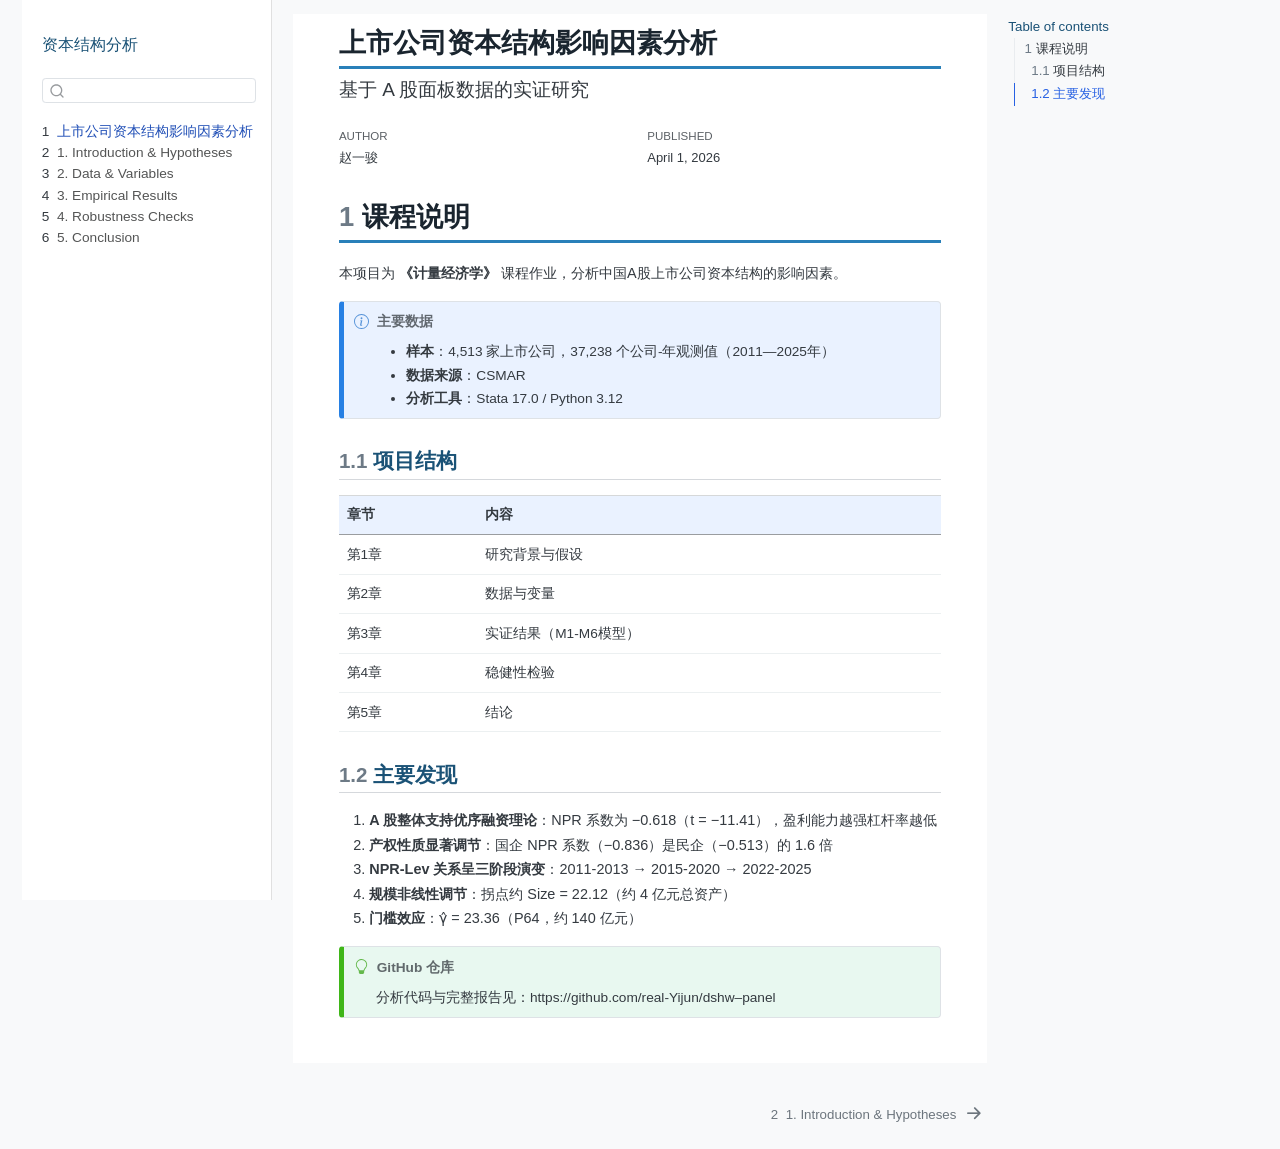
==== docs/index.html @ ac99abfc "Add Quarto Book: A股资本结构面板数据分析 - 5 chapters: Intro, Data, Results, Robustness, Conclusion - 6 models:" ====
<!DOCTYPE html>
<html xmlns="http://www.w3.org/1999/xhtml" lang="en" xml:lang="en"><head>

<meta charset="utf-8">
<meta name="generator" content="quarto-1.9.36">

<meta name="viewport" content="width=device-width, initial-scale=1.0, user-scalable=yes">

<meta name="author" content="赵一骏">
<meta name="dcterms.date" content="2026-04-01">

<title>上市公司资本结构影响因素分析</title>
<style>
/* Default styles provided by pandoc.
** See https://pandoc.org/MANUAL.html#variables-for-html for config info.
*/
code{white-space: pre-wrap;}
span.smallcaps{font-variant: small-caps;}
div.columns{display: flex; gap: min(4vw, 1.5em);}
div.column{flex: auto; overflow-x: auto;}
div.hanging-indent{margin-left: 1.5em; text-indent: -1.5em;}
ul.task-list{list-style: none;}
ul.task-list li input[type="checkbox"] {
  width: 0.8em;
  margin: 0 0.8em 0.2em -1em; /* quarto-specific, see https://github.com/quarto-dev/quarto-cli/issues/4556 */ 
  vertical-align: middle;
}
</style>


<script src="site_libs/quarto-nav/quarto-nav.js"></script>
<script src="site_libs/quarto-nav/headroom.min.js"></script>
<script src="site_libs/clipboard/clipboard.min.js"></script>
<script src="site_libs/quarto-search/autocomplete.umd.js"></script>
<script src="site_libs/quarto-search/fuse.min.js"></script>
<script src="site_libs/quarto-search/quarto-search.js"></script>
<meta name="quarto:offset" content="./">
<link href="./src/01-intro.html" rel="next">
<script src="site_libs/quarto-html/quarto.js" type="module"></script>
<script src="site_libs/quarto-html/tabsets/tabsets.js" type="module"></script>
<script src="site_libs/quarto-html/popper.min.js"></script>
<script src="site_libs/quarto-html/tippy.umd.min.js"></script>
<script src="site_libs/quarto-html/anchor.min.js"></script>
<link href="site_libs/quarto-html/tippy.css" rel="stylesheet">
<link href="site_libs/quarto-html/quarto-syntax-highlighting-845c23b38eaddc0f92fda52bfe77a8c8.css" rel="stylesheet" id="quarto-text-highlighting-styles">
<script src="site_libs/bootstrap/bootstrap.min.js"></script>
<link href="site_libs/bootstrap/bootstrap-icons.css" rel="stylesheet">
<link href="site_libs/bootstrap/bootstrap-3a4cfbf6900a399ddf73859f11d6047d.min.css" rel="stylesheet" append-hash="true" id="quarto-bootstrap" data-mode="light">
<script id="quarto-search-options" type="application/json">{
  "location": "sidebar",
  "copy-button": false,
  "collapse-after": 3,
  "panel-placement": "start",
  "type": "textbox",
  "limit": 50,
  "keyboard-shortcut": [
    "f",
    "/",
    "s"
  ],
  "show-item-context": false,
  "language": {
    "search-no-results-text": "No results",
    "search-matching-documents-text": "matching documents",
    "search-copy-link-title": "Copy link to search",
    "search-hide-matches-text": "Hide additional matches",
    "search-more-match-text": "more match in this document",
    "search-more-matches-text": "more matches in this document",
    "search-clear-button-title": "Clear",
    "search-text-placeholder": "",
    "search-detached-cancel-button-title": "Cancel",
    "search-submit-button-title": "Submit",
    "search-label": "Search"
  }
}</script>
<style>html{ scroll-behavior: smooth; }</style>


<link rel="stylesheet" href="styles.css">
</head>

<body class="nav-sidebar floating quarto-light">

<div id="quarto-search-results"></div>
  <header id="quarto-header" class="headroom fixed-top">
  <nav class="quarto-secondary-nav">
    <div class="container-fluid d-flex">
      <button type="button" class="quarto-btn-toggle btn" data-bs-toggle="collapse" role="button" data-bs-target=".quarto-sidebar-collapse-item" aria-controls="quarto-sidebar" aria-expanded="false" aria-label="Toggle sidebar navigation" onclick="if (window.quartoToggleHeadroom) { window.quartoToggleHeadroom(); }">
        <i class="bi bi-layout-text-sidebar-reverse"></i>
      </button>
        <nav class="quarto-page-breadcrumbs" aria-label="breadcrumb"><ol class="breadcrumb"><li class="breadcrumb-item"><a href="./index.html"><span class="chapter-number">1</span>&nbsp; <span class="chapter-title">上市公司资本结构影响因素分析</span></a></li></ol></nav>
        <a class="flex-grow-1" role="navigation" data-bs-toggle="collapse" data-bs-target=".quarto-sidebar-collapse-item" aria-controls="quarto-sidebar" aria-expanded="false" aria-label="Toggle sidebar navigation" onclick="if (window.quartoToggleHeadroom) { window.quartoToggleHeadroom(); }">      
        </a>
      <button type="button" class="btn quarto-search-button" aria-label="Search" onclick="window.quartoOpenSearch();">
        <i class="bi bi-search"></i>
      </button>
    </div>
  </nav>
</header>
<!-- content -->
<div id="quarto-content" class="quarto-container page-columns page-rows-contents page-layout-article">
<!-- sidebar -->
  <nav id="quarto-sidebar" class="sidebar collapse collapse-horizontal quarto-sidebar-collapse-item sidebar-navigation floating overflow-auto">
    <div class="pt-lg-2 mt-2 text-left sidebar-header">
    <div class="sidebar-title mb-0 py-0">
      <a href="./">资本结构分析</a> 
    </div>
      </div>
        <div class="mt-2 flex-shrink-0 align-items-center">
        <div class="sidebar-search">
        <div id="quarto-search" class="" title="Search"></div>
        </div>
        </div>
    <div class="sidebar-menu-container"> 
    <ul class="list-unstyled mt-1">
        <li class="sidebar-item">
  <div class="sidebar-item-container"> 
  <a href="./index.html" class="sidebar-item-text sidebar-link active">
 <span class="menu-text"><span class="chapter-number">1</span>&nbsp; <span class="chapter-title">上市公司资本结构影响因素分析</span></span></a>
  </div>
</li>
        <li class="sidebar-item">
  <div class="sidebar-item-container"> 
  <a href="./src/01-intro.html" class="sidebar-item-text sidebar-link">
 <span class="menu-text"><span class="chapter-number">2</span>&nbsp; <span class="chapter-title">1. Introduction &amp; Hypotheses</span></span></a>
  </div>
</li>
        <li class="sidebar-item">
  <div class="sidebar-item-container"> 
  <a href="./src/02-data.html" class="sidebar-item-text sidebar-link">
 <span class="menu-text"><span class="chapter-number">3</span>&nbsp; <span class="chapter-title">2. Data &amp; Variables</span></span></a>
  </div>
</li>
        <li class="sidebar-item">
  <div class="sidebar-item-container"> 
  <a href="./src/03-results.html" class="sidebar-item-text sidebar-link">
 <span class="menu-text"><span class="chapter-number">4</span>&nbsp; <span class="chapter-title">3. Empirical Results</span></span></a>
  </div>
</li>
        <li class="sidebar-item">
  <div class="sidebar-item-container"> 
  <a href="./src/04-robustness.html" class="sidebar-item-text sidebar-link">
 <span class="menu-text"><span class="chapter-number">5</span>&nbsp; <span class="chapter-title">4. Robustness Checks</span></span></a>
  </div>
</li>
        <li class="sidebar-item">
  <div class="sidebar-item-container"> 
  <a href="./src/05-conclusion.html" class="sidebar-item-text sidebar-link">
 <span class="menu-text"><span class="chapter-number">6</span>&nbsp; <span class="chapter-title">5. Conclusion</span></span></a>
  </div>
</li>
    </ul>
    </div>
</nav>
<div id="quarto-sidebar-glass" class="quarto-sidebar-collapse-item" data-bs-toggle="collapse" data-bs-target=".quarto-sidebar-collapse-item"></div>
<!-- margin-sidebar -->
    <div id="quarto-margin-sidebar" class="sidebar margin-sidebar">
        <nav id="TOC" role="doc-toc" class="toc-active">
    <h2 id="toc-title">Table of contents</h2>
   
  <ul>
  <li><a href="#课程说明" id="toc-课程说明" class="nav-link active" data-scroll-target="#课程说明"><span class="header-section-number">1</span> 课程说明</a>
  <ul class="collapse">
  <li><a href="#项目结构" id="toc-项目结构" class="nav-link" data-scroll-target="#项目结构"><span class="header-section-number">1.1</span> 项目结构</a></li>
  <li><a href="#主要发现" id="toc-主要发现" class="nav-link" data-scroll-target="#主要发现"><span class="header-section-number">1.2</span> 主要发现</a></li>
  </ul></li>
  </ul>
</nav>
    </div>
<!-- main -->
<main class="content" id="quarto-document-content">

<header id="title-block-header" class="quarto-title-block default">
<div class="quarto-title">
<h1 class="title">上市公司资本结构影响因素分析</h1>
<p class="subtitle lead">基于 A 股面板数据的实证研究</p>
</div>



<div class="quarto-title-meta">

    <div>
    <div class="quarto-title-meta-heading">Author</div>
    <div class="quarto-title-meta-contents">
             <p>赵一骏 </p>
          </div>
  </div>
    
    <div>
    <div class="quarto-title-meta-heading">Published</div>
    <div class="quarto-title-meta-contents">
      <p class="date">April 1, 2026</p>
    </div>
  </div>
  
    
  </div>
  


</header>


<section id="课程说明" class="level1" data-number="1">
<h1 data-number="1"><span class="header-section-number">1</span> 课程说明</h1>
<p>本项目为 <strong>《计量经济学》</strong> 课程作业，分析中国A股上市公司资本结构的影响因素。</p>
<div class="callout callout-style-simple callout-note callout-titled" title="主要数据">
<div class="callout-header d-flex align-content-center">
<div class="callout-icon-container">
<i class="callout-icon"></i>
</div>
<div class="callout-title-container flex-fill">
<span class="screen-reader-only">Note</span>主要数据
</div>
</div>
<div class="callout-body-container callout-body">
<ul>
<li><strong>样本</strong>：4,513 家上市公司，37,238 个公司-年观测值（2011—2025年）</li>
<li><strong>数据来源</strong>：CSMAR</li>
<li><strong>分析工具</strong>：Stata 17.0 / Python 3.12</li>
</ul>
</div>
</div>
<section id="项目结构" class="level2" data-number="1.1">
<h2 data-number="1.1" class="anchored" data-anchor-id="项目结构"><span class="header-section-number">1.1</span> 项目结构</h2>
<table class="caption-top table">
<thead>
<tr class="header">
<th>章节</th>
<th>内容</th>
</tr>
</thead>
<tbody>
<tr class="odd">
<td>第1章</td>
<td>研究背景与假设</td>
</tr>
<tr class="even">
<td>第2章</td>
<td>数据与变量</td>
</tr>
<tr class="odd">
<td>第3章</td>
<td>实证结果（M1-M6模型）</td>
</tr>
<tr class="even">
<td>第4章</td>
<td>稳健性检验</td>
</tr>
<tr class="odd">
<td>第5章</td>
<td>结论</td>
</tr>
</tbody>
</table>
</section>
<section id="主要发现" class="level2" data-number="1.2">
<h2 data-number="1.2" class="anchored" data-anchor-id="主要发现"><span class="header-section-number">1.2</span> 主要发现</h2>
<ol type="1">
<li><strong>A 股整体支持优序融资理论</strong>：NPR 系数为 −0.618（t = −11.41），盈利能力越强杠杆率越低</li>
<li><strong>产权性质显著调节</strong>：国企 NPR 系数（−0.836）是民企（−0.513）的 1.6 倍</li>
<li><strong>NPR-Lev 关系呈三阶段演变</strong>：2011-2013 → 2015-2020 → 2022-2025</li>
<li><strong>规模非线性调节</strong>：拐点约 Size = 22.12（约 4 亿元总资产）</li>
<li><strong>门槛效应</strong>：γ̂ = 23.36（P64，约 140 亿元）</li>
</ol>
<div class="callout callout-style-simple callout-tip callout-titled" title="GitHub 仓库">
<div class="callout-header d-flex align-content-center">
<div class="callout-icon-container">
<i class="callout-icon"></i>
</div>
<div class="callout-title-container flex-fill">
<span class="screen-reader-only">Tip</span>GitHub 仓库
</div>
</div>
<div class="callout-body-container callout-body">
<p>分析代码与完整报告见：https://github.com/real-Yijun/dshw–panel</p>
</div>
</div>


</section>
</section>

</main> <!-- /main -->
<script id="quarto-html-after-body" type="application/javascript">
  window.document.addEventListener("DOMContentLoaded", function (event) {
    const icon = "";
    const anchorJS = new window.AnchorJS();
    anchorJS.options = {
      placement: 'right',
      icon: icon
    };
    anchorJS.add('.anchored');
    const isCodeAnnotation = (el) => {
      for (const clz of el.classList) {
        if (clz.startsWith('code-annotation-')) {                     
          return true;
        }
      }
      return false;
    }
    const onCopySuccess = function(e) {
      // button target
      const button = e.trigger;
      // don't keep focus
      button.blur();
      // flash "checked"
      button.classList.add('code-copy-button-checked');
      var currentTitle = button.getAttribute("title");
      button.setAttribute("title", "Copied!");
      let tooltip;
      if (window.bootstrap) {
        button.setAttribute("data-bs-toggle", "tooltip");
        button.setAttribute("data-bs-placement", "left");
        button.setAttribute("data-bs-title", "Copied!");
        tooltip = new bootstrap.Tooltip(button, 
          { trigger: "manual", 
            customClass: "code-copy-button-tooltip",
            offset: [0, -8]});
        tooltip.show();    
      }
      setTimeout(function() {
        if (tooltip) {
          tooltip.hide();
          button.removeAttribute("data-bs-title");
          button.removeAttribute("data-bs-toggle");
          button.removeAttribute("data-bs-placement");
        }
        button.setAttribute("title", currentTitle);
        button.classList.remove('code-copy-button-checked');
      }, 1000);
      // clear code selection
      e.clearSelection();
    }
    const getTextToCopy = function(trigger) {
      const outerScaffold = trigger.parentElement.cloneNode(true);
      const codeEl = outerScaffold.querySelector('code');
      for (const childEl of codeEl.children) {
        if (isCodeAnnotation(childEl)) {
          childEl.remove();
        }
      }
      return codeEl.innerText;
    }
    const clipboard = new window.ClipboardJS('.code-copy-button:not([data-in-quarto-modal])', {
      text: getTextToCopy
    });
    clipboard.on('success', onCopySuccess);
    if (window.document.getElementById('quarto-embedded-source-code-modal')) {
      const clipboardModal = new window.ClipboardJS('.code-copy-button[data-in-quarto-modal]', {
        text: getTextToCopy,
        container: window.document.getElementById('quarto-embedded-source-code-modal')
      });
      clipboardModal.on('success', onCopySuccess);
    }
      var localhostRegex = new RegExp(/^(?:http|https):\/\/localhost\:?[0-9]*\//);
      var mailtoRegex = new RegExp(/^mailto:/);
        var filterRegex = new RegExp('/' + window.location.host + '/');
      var isInternal = (href) => {
          return filterRegex.test(href) || localhostRegex.test(href) || mailtoRegex.test(href);
      }
      // Inspect non-navigation links and adorn them if external
     var links = window.document.querySelectorAll('a[href]:not(.nav-link):not(.navbar-brand):not(.toc-action):not(.sidebar-link):not(.sidebar-item-toggle):not(.pagination-link):not(.no-external):not([aria-hidden]):not(.dropdown-item):not(.quarto-navigation-tool):not(.about-link)');
      for (var i=0; i<links.length; i++) {
        const link = links[i];
        if (!isInternal(link.href)) {
          // undo the damage that might have been done by quarto-nav.js in the case of
          // links that we want to consider external
          if (link.dataset.originalHref !== undefined) {
            link.href = link.dataset.originalHref;
          }
            // target, if specified
            link.setAttribute("target", "_blank");
            if (link.getAttribute("rel") === null) {
              link.setAttribute("rel", "noopener");
            }
        }
      }
    function tippyHover(el, contentFn, onTriggerFn, onUntriggerFn) {
      const config = {
        allowHTML: true,
        maxWidth: 500,
        delay: 100,
        arrow: false,
        appendTo: function(el) {
            return el.parentElement;
        },
        interactive: true,
        interactiveBorder: 10,
        theme: 'quarto',
        placement: 'bottom-start',
      };
      if (contentFn) {
        config.content = contentFn;
      }
      if (onTriggerFn) {
        config.onTrigger = onTriggerFn;
      }
      if (onUntriggerFn) {
        config.onUntrigger = onUntriggerFn;
      }
      window.tippy(el, config); 
    }
    const noterefs = window.document.querySelectorAll('a[role="doc-noteref"]');
    for (var i=0; i<noterefs.length; i++) {
      const ref = noterefs[i];
      tippyHover(ref, function() {
        // use id or data attribute instead here
        let href = ref.getAttribute('data-footnote-href') || ref.getAttribute('href');
        try { href = new URL(href).hash; } catch {}
        const id = href.replace(/^#\/?/, "");
        const note = window.document.getElementById(id);
        if (note) {
          return note.innerHTML;
        } else {
          return "";
        }
      });
    }
    const xrefs = window.document.querySelectorAll('a.quarto-xref');
    const processXRef = (id, note) => {
      // Strip column container classes
      const stripColumnClz = (el) => {
        el.classList.remove("page-full", "page-columns");
        if (el.children) {
          for (const child of el.children) {
            stripColumnClz(child);
          }
        }
      }
      stripColumnClz(note)
      if (id === null || id.startsWith('sec-')) {
        // Special case sections, only their first couple elements
        const container = document.createElement("div");
        if (note.children && note.children.length > 2) {
          container.appendChild(note.children[0].cloneNode(true));
          for (let i = 1; i < note.children.length; i++) {
            const child = note.children[i];
            if (child.tagName === "P" && child.innerText === "") {
              continue;
            } else {
              container.appendChild(child.cloneNode(true));
              break;
            }
          }
          if (window.Quarto?.typesetMath) {
            window.Quarto.typesetMath(container);
          }
          return container.innerHTML
        } else {
          if (window.Quarto?.typesetMath) {
            window.Quarto.typesetMath(note);
          }
          return note.innerHTML;
        }
      } else {
        // Remove any anchor links if they are present
        const anchorLink = note.querySelector('a.anchorjs-link');
        if (anchorLink) {
          anchorLink.remove();
        }
        if (window.Quarto?.typesetMath) {
          window.Quarto.typesetMath(note);
        }
        if (note.classList.contains("callout")) {
          return note.outerHTML;
        } else {
          return note.innerHTML;
        }
      }
    }
    for (var i=0; i<xrefs.length; i++) {
      const xref = xrefs[i];
      tippyHover(xref, undefined, function(instance) {
        instance.disable();
        let url = xref.getAttribute('href');
        let hash = undefined; 
        if (url.startsWith('#')) {
          hash = url;
        } else {
          try { hash = new URL(url).hash; } catch {}
        }
        if (hash) {
          const id = hash.replace(/^#\/?/, "");
          const note = window.document.getElementById(id);
          if (note !== null) {
            try {
              const html = processXRef(id, note.cloneNode(true));
              instance.setContent(html);
            } finally {
              instance.enable();
              instance.show();
            }
          } else {
            // See if we can fetch this
            fetch(url.split('#')[0])
            .then(res => res.text())
            .then(html => {
              const parser = new DOMParser();
              const htmlDoc = parser.parseFromString(html, "text/html");
              const note = htmlDoc.getElementById(id);
              if (note !== null) {
                const html = processXRef(id, note);
                instance.setContent(html);
              } 
            }).finally(() => {
              instance.enable();
              instance.show();
            });
          }
        } else {
          // See if we can fetch a full url (with no hash to target)
          // This is a special case and we should probably do some content thinning / targeting
          fetch(url)
          .then(res => res.text())
          .then(html => {
            const parser = new DOMParser();
            const htmlDoc = parser.parseFromString(html, "text/html");
            const note = htmlDoc.querySelector('main.content');
            if (note !== null) {
              // This should only happen for chapter cross references
              // (since there is no id in the URL)
              // remove the first header
              if (note.children.length > 0 && note.children[0].tagName === "HEADER") {
                note.children[0].remove();
              }
              const html = processXRef(null, note);
              instance.setContent(html);
            } 
          }).finally(() => {
            instance.enable();
            instance.show();
          });
        }
      }, function(instance) {
      });
    }
        let selectedAnnoteEl;
        const selectorForAnnotation = ( cell, annotation) => {
          let cellAttr = 'data-code-cell="' + cell + '"';
          let lineAttr = 'data-code-annotation="' +  annotation + '"';
          const selector = 'span[' + cellAttr + '][' + lineAttr + ']';
          return selector;
        }
        const selectCodeLines = (annoteEl) => {
          const doc = window.document;
          const targetCell = annoteEl.getAttribute("data-target-cell");
          const targetAnnotation = annoteEl.getAttribute("data-target-annotation");
          const annoteSpan = window.document.querySelector(selectorForAnnotation(targetCell, targetAnnotation));
          const lines = annoteSpan.getAttribute("data-code-lines").split(",");
          const lineIds = lines.map((line) => {
            return targetCell + "-" + line;
          })
          let top = null;
          let height = null;
          let parent = null;
          if (lineIds.length > 0) {
              //compute the position of the single el (top and bottom and make a div)
              const el = window.document.getElementById(lineIds[0]);
              top = el.offsetTop;
              height = el.offsetHeight;
              parent = el.parentElement.parentElement;
            if (lineIds.length > 1) {
              const lastEl = window.document.getElementById(lineIds[lineIds.length - 1]);
              const bottom = lastEl.offsetTop + lastEl.offsetHeight;
              height = bottom - top;
            }
            if (top !== null && height !== null && parent !== null) {
              // cook up a div (if necessary) and position it 
              let div = window.document.getElementById("code-annotation-line-highlight");
              if (div === null) {
                div = window.document.createElement("div");
                div.setAttribute("id", "code-annotation-line-highlight");
                div.style.position = 'absolute';
                parent.appendChild(div);
              }
              div.style.top = top - 2 + "px";
              div.style.height = height + 4 + "px";
              div.style.left = 0;
              let gutterDiv = window.document.getElementById("code-annotation-line-highlight-gutter");
              if (gutterDiv === null) {
                gutterDiv = window.document.createElement("div");
                gutterDiv.setAttribute("id", "code-annotation-line-highlight-gutter");
                gutterDiv.style.position = 'absolute';
                const codeCell = window.document.getElementById(targetCell);
                const gutter = codeCell.querySelector('.code-annotation-gutter');
                gutter.appendChild(gutterDiv);
              }
              gutterDiv.style.top = top - 2 + "px";
              gutterDiv.style.height = height + 4 + "px";
            }
            selectedAnnoteEl = annoteEl;
          }
        };
        const unselectCodeLines = () => {
          const elementsIds = ["code-annotation-line-highlight", "code-annotation-line-highlight-gutter"];
          elementsIds.forEach((elId) => {
            const div = window.document.getElementById(elId);
            if (div) {
              div.remove();
            }
          });
          selectedAnnoteEl = undefined;
        };
          // Handle positioning of the toggle
      window.addEventListener(
        "resize",
        throttle(() => {
          elRect = undefined;
          if (selectedAnnoteEl) {
            selectCodeLines(selectedAnnoteEl);
          }
        }, 10)
      );
      function throttle(fn, ms) {
      let throttle = false;
      let timer;
        return (...args) => {
          if(!throttle) { // first call gets through
              fn.apply(this, args);
              throttle = true;
          } else { // all the others get throttled
              if(timer) clearTimeout(timer); // cancel #2
              timer = setTimeout(() => {
                fn.apply(this, args);
                timer = throttle = false;
              }, ms);
          }
        };
      }
        // Attach click handler to the DT
        const annoteDls = window.document.querySelectorAll('dt[data-target-cell]');
        for (const annoteDlNode of annoteDls) {
          annoteDlNode.addEventListener('click', (event) => {
            const clickedEl = event.target;
            if (clickedEl !== selectedAnnoteEl) {
              unselectCodeLines();
              const activeEl = window.document.querySelector('dt[data-target-cell].code-annotation-active');
              if (activeEl) {
                activeEl.classList.remove('code-annotation-active');
              }
              selectCodeLines(clickedEl);
              clickedEl.classList.add('code-annotation-active');
            } else {
              // Unselect the line
              unselectCodeLines();
              clickedEl.classList.remove('code-annotation-active');
            }
          });
        }
    const findCites = (el) => {
      const parentEl = el.parentElement;
      if (parentEl) {
        const cites = parentEl.dataset.cites;
        if (cites) {
          return {
            el,
            cites: cites.split(' ')
          };
        } else {
          return findCites(el.parentElement)
        }
      } else {
        return undefined;
      }
    };
    var bibliorefs = window.document.querySelectorAll('a[role="doc-biblioref"]');
    for (var i=0; i<bibliorefs.length; i++) {
      const ref = bibliorefs[i];
      const citeInfo = findCites(ref);
      if (citeInfo) {
        tippyHover(citeInfo.el, function() {
          var popup = window.document.createElement('div');
          citeInfo.cites.forEach(function(cite) {
            var citeDiv = window.document.createElement('div');
            citeDiv.classList.add('hanging-indent');
            citeDiv.classList.add('csl-entry');
            var biblioDiv = window.document.getElementById('ref-' + cite);
            if (biblioDiv) {
              citeDiv.innerHTML = biblioDiv.innerHTML;
            }
            popup.appendChild(citeDiv);
          });
          return popup.innerHTML;
        });
      }
    }
  });
  </script>
<nav class="page-navigation">
  <div class="nav-page nav-page-previous">
  </div>
  <div class="nav-page nav-page-next">
      <a href="./src/01-intro.html" class="pagination-link" aria-label="1. Introduction &amp; Hypotheses">
        <span class="nav-page-text"><span class="chapter-number">2</span>&nbsp; <span class="chapter-title">1. Introduction &amp; Hypotheses</span></span> <i class="bi bi-arrow-right-short"></i>
      </a>
  </div>
</nav>
</div> <!-- /content -->




<script src="site_libs/quarto-html/zenscroll-min.js"></script>
</body></html>
---- docs/site_libs/quarto-html/tippy.css ----
.tippy-box[data-animation=fade][data-state=hidden]{opacity:0}[data-tippy-root]{max-width:calc(100vw - 10px)}.tippy-box{position:relative;background-color:#333;color:#fff;border-radius:4px;font-size:14px;line-height:1.4;white-space:normal;outline:0;transition-property:transform,visibility,opacity}.tippy-box[data-placement^=top]>.tippy-arrow{bottom:0}.tippy-box[data-placement^=top]>.tippy-arrow:before{bottom:-7px;left:0;border-width:8px 8px 0;border-top-color:initial;transform-origin:center top}.tippy-box[data-placement^=bottom]>.tippy-arrow{top:0}.tippy-box[data-placement^=bottom]>.tippy-arrow:before{top:-7px;left:0;border-width:0 8px 8px;border-bottom-color:initial;transform-origin:center bottom}.tippy-box[data-placement^=left]>.tippy-arrow{right:0}.tippy-box[data-placement^=left]>.tippy-arrow:before{border-width:8px 0 8px 8px;border-left-color:initial;right:-7px;transform-origin:center left}.tippy-box[data-placement^=right]>.tippy-arrow{left:0}.tippy-box[data-placement^=right]>.tippy-arrow:before{left:-7px;border-width:8px 8px 8px 0;border-right-color:initial;transform-origin:center right}.tippy-box[data-inertia][data-state=visible]{transition-timing-function:cubic-bezier(.54,1.5,.38,1.11)}.tippy-arrow{width:16px;height:16px;color:#333}.tippy-arrow:before{content:"";position:absolute;border-color:transparent;border-style:solid}.tippy-content{position:relative;padding:5px 9px;z-index:1}
---- docs/site_libs/quarto-html/quarto-syntax-highlighting-845c23b38eaddc0f92fda52bfe77a8c8.css ----
/* quarto syntax highlight colors */
:root {
  --quarto-hl-ot-color: #003B4F;
  --quarto-hl-at-color: #657422;
  --quarto-hl-ss-color: #20794D;
  --quarto-hl-an-color: #5E5E5E;
  --quarto-hl-fu-color: #4758AB;
  --quarto-hl-st-color: #20794D;
  --quarto-hl-cf-color: #003B4F;
  --quarto-hl-op-color: #5E5E5E;
  --quarto-hl-er-color: #AD0000;
  --quarto-hl-bn-color: #AD0000;
  --quarto-hl-al-color: #AD0000;
  --quarto-hl-va-color: #111111;
  --quarto-hl-bu-color: inherit;
  --quarto-hl-ex-color: inherit;
  --quarto-hl-pp-color: #AD0000;
  --quarto-hl-in-color: #5E5E5E;
  --quarto-hl-vs-color: #20794D;
  --quarto-hl-wa-color: #5E5E5E;
  --quarto-hl-do-color: #5E5E5E;
  --quarto-hl-im-color: #00769E;
  --quarto-hl-ch-color: #20794D;
  --quarto-hl-dt-color: #AD0000;
  --quarto-hl-fl-color: #AD0000;
  --quarto-hl-co-color: #5E5E5E;
  --quarto-hl-cv-color: #5E5E5E;
  --quarto-hl-cn-color: #8f5902;
  --quarto-hl-sc-color: #5E5E5E;
  --quarto-hl-dv-color: #AD0000;
  --quarto-hl-kw-color: #003B4F;
}

/* other quarto variables */
:root {
  --quarto-font-monospace: SFMono-Regular, Menlo, Monaco, Consolas, "Liberation Mono", "Courier New", monospace;
}

/* syntax highlight based on Pandoc's rules */
pre > code.sourceCode > span {
  color: #003B4F;
}

code.sourceCode > span {
  color: #003B4F;
}

div.sourceCode,
div.sourceCode pre.sourceCode {
  color: #003B4F;
}

/* Normal */
code span {
  color: #003B4F;
}

/* Alert */
code span.al {
  color: #AD0000;
  font-style: inherit;
}

/* Annotation */
code span.an {
  color: #5E5E5E;
  font-style: inherit;
}

/* Attribute */
code span.at {
  color: #657422;
  font-style: inherit;
}

/* BaseN */
code span.bn {
  color: #AD0000;
  font-style: inherit;
}

/* BuiltIn */
code span.bu {
  font-style: inherit;
}

/* ControlFlow */
code span.cf {
  color: #003B4F;
  font-weight: bold;
  font-style: inherit;
}

/* Char */
code span.ch {
  color: #20794D;
  font-style: inherit;
}

/* Constant */
code span.cn {
  color: #8f5902;
  font-style: inherit;
}

/* Comment */
code span.co {
  color: #5E5E5E;
  font-style: inherit;
}

/* CommentVar */
code span.cv {
  color: #5E5E5E;
  font-style: italic;
}

/* Documentation */
code span.do {
  color: #5E5E5E;
  font-style: italic;
}

/* DataType */
code span.dt {
  color: #AD0000;
  font-style: inherit;
}

/* DecVal */
code span.dv {
  color: #AD0000;
  font-style: inherit;
}

/* Error */
code span.er {
  color: #AD0000;
  font-style: inherit;
}

/* Extension */
code span.ex {
  font-style: inherit;
}

/* Float */
code span.fl {
  color: #AD0000;
  font-style: inherit;
}

/* Function */
code span.fu {
  color: #4758AB;
  font-style: inherit;
}

/* Import */
code span.im {
  color: #00769E;
  font-style: inherit;
}

/* Information */
code span.in {
  color: #5E5E5E;
  font-style: inherit;
}

/* Keyword */
code span.kw {
  color: #003B4F;
  font-weight: bold;
  font-style: inherit;
}

/* Operator */
code span.op {
  color: #5E5E5E;
  font-style: inherit;
}

/* Other */
code span.ot {
  color: #003B4F;
  font-style: inherit;
}

/* Preprocessor */
code span.pp {
  color: #AD0000;
  font-style: inherit;
}

/* SpecialChar */
code span.sc {
  color: #5E5E5E;
  font-style: inherit;
}

/* SpecialString */
code span.ss {
  color: #20794D;
  font-style: inherit;
}

/* String */
code span.st {
  color: #20794D;
  font-style: inherit;
}

/* Variable */
code span.va {
  color: #111111;
  font-style: inherit;
}

/* VerbatimString */
code span.vs {
  color: #20794D;
  font-style: inherit;
}

/* Warning */
code span.wa {
  color: #5E5E5E;
  font-style: italic;
}

.prevent-inlining {
  content: "</";
}

/*# sourceMappingURL=ac89f0bb514bba72461919f78549e31c.css.map */
---- docs/styles.css ----
/* ===========================
   字体配置
   =========================== */
body {
  font-family: -apple-system, BlinkMacSystemFont, "Segoe UI", "Noto Sans SC", "Microsoft YaHei", "PingFang SC", "Hiragino Sans GB", sans-serif;
  font-size: 0.95rem;
  line-height: 1.7;
  text-justify: inter-word;
  background-color: #f8f9fa;
}

code, pre, kbd, samp {
  font-family: "SFMono-Regular", Consolas, "Liberation Mono", Menlo, "Courier New", monospace;
  font-size: 0.88rem;
}

/* ===========================
   左侧导航栏
   =========================== */
#quarto-sidebar {
  background-color: #ffffff;
  border-right: 1px solid #e0e0e0;
}

#quarto-sidebar .sidebar-title {
  font-weight: 700;
  color: #1a5276;
  font-size: 1.05rem;
}

#quarto-sidebar .sidebar-item {
  font-size: 0.9rem;
  color: #34495e;
}

#quarto-sidebar .sidebar-item:hover {
  background-color: #eaf2ff;
  color: #1a5276;
}

#quarto-sidebar .sidebar-item.active {
  background-color: #d4e6f1;
  color: #1a5276;
  font-weight: 600;
  border-left: 3px solid #2980b9;
}

#quarto-sidebar .sidebar-section {
  font-size: 0.85rem;
  color: #7f8c8d;
}

/* ===========================
   目录 (右侧 ToC)
   =========================== */
#quarto-toc {
  background-color: #ffffff;
  border-left: 1px solid #e0e0e0;
}

#quarto-toc .toc-title {
  font-size: 0.85rem;
  font-weight: 600;
  color: #2c3e50;
}

#quarto-toc a {
  font-size: 0.82rem;
  color: #34495e;
}

#quarto-toc a:hover {
  color: #2980b9;
}

#quarto-toc .toc-active a {
  color: #1a5276;
  font-weight: 600;
}

/* ===========================
   标题层级
   =========================== */
h1, h2, h3, h4, h5, h6 {
  font-family: inherit;
  font-weight: 700;
  color: #1a252f;
}

h1 {
  font-size: 1.8rem;
  border-bottom: 3px solid #2980b9;
  padding-bottom: 0.4rem;
  margin-bottom: 1.2rem;
}

h2 {
  font-size: 1.35rem;
  border-bottom: 1px solid #d5d8dc;
  padding-bottom: 0.3rem;
  margin-top: 2rem;
  color: #1a5276;
}

h3 {
  font-size: 1.1rem;
  color: #2c3e50;
  margin-top: 1.5rem;
}

h4 {
  font-size: 1rem;
  color: #34495e;
  margin-top: 1.2rem;
}

.section-number {
  color: #2980b9;
}

/* ===========================
   正文区域
   =========================== */
main {
  background-color: #ffffff;
  padding: 2rem 3rem;
  max-width: 800px;
}

main > .content {
  max-width: 720px;
}

/* ===========================
   表格样式
   =========================== */
table {
  width: 100%;
  border-collapse: collapse;
  font-size: 0.9rem;
  margin: 1.2rem 0;
}

table thead {
  background-color: #eaf2ff;
  border-bottom: 2px solid #2980b9;
}

table thead th {
  padding: 0.6rem 0.8rem;
  text-align: left;
  font-weight: 600;
  color: #1a5276;
}

table tbody td {
  padding: 0.5rem 0.8rem;
  border-bottom: 1px solid #ecf0f1;
}

table tbody tr:hover {
  background-color: #f8f9fa;
}

/* ===========================
   Callout 提示框
   =========================== */
div.callout {
  border-left: 4px solid #2980b9;
  background-color: #eaf2ff;
  padding: 0.8rem 1rem;
  border-radius: 4px;
  margin: 1rem 0;
}

div.callout-note {
  border-left-color: #2980b9;
  background-color: #eaf2ff;
}

div.callout-tip {
  border-left-color: #27ae60;
  background-color: #e8f8f0;
}

div.callout-warning {
  border-left-color: #f39c12;
  background-color: #fef9e7;
}

div.callout-important {
  border-left-color: #e74c3c;
  background-color: #fdedec;
}

div.callout .callout-title {
  font-weight: 700;
  color: #1a5276;
  font-size: 0.9rem;
  margin-bottom: 0.4rem;
}

/* ===========================
   代码块
   =========================== */
pre {
  background-color: #f4f6f7;
  border: 1px solid #d5d8dc;
  border-radius: 4px;
  padding: 0.8rem;
  overflow-x: auto;
}

code {
  background-color: #f4f6f7;
  padding: 0.15rem 0.3rem;
  border-radius: 3px;
  color: #c0392b;
}

pre code {
  background-color: transparent;
  padding: 0;
  color: inherit;
}

/* ===========================
   数学公式
   =========================== */
.math-display {
  margin: 1.2rem 0;
  padding: 0.8rem;
  background-color: #f8f9fa;
  border-radius: 4px;
  text-align: center;
}

/* ===========================
   链接
   =========================== */
a {
  color: #2980b9;
  text-decoration: none;
}

a:hover {
  color: #1a5276;
  text-decoration: underline;
}

a.quarto-section-icon {
  color: #2980b9;
}

/* ===========================
   搜索框
   =========================== */
#quarto-search {
  background-color: #f0f4f8;
  border-radius: 4px;
}

#quarto-search input {
  font-family: inherit;
  font-size: 0.85rem;
}

/* ===========================
   本章目标框
   =========================== */
.objectives-box {
  background-color: #eaf2ff;
  border-left: 4px solid #2980b9;
  border-radius: 4px;
  padding: 1rem 1.2rem;
  margin: 1.5rem 0;
}

.objectives-box .objectives-title {
  font-weight: 700;
  color: #1a5276;
  font-size: 0.95rem;
  margin-bottom: 0.5rem;
}

.objectives-box ul {
  margin: 0;
  padding-left: 1.2rem;
  color: #2c3e50;
  font-size: 0.9rem;
}

/* ===========================
   分页与导航
   =========================== */
.book .pages {
  background-color: #ffffff;
  border-right: 1px solid #e0e0e0;
}

.book-navigation .nav-page {
  color: #2980b9;
  font-size: 0.9rem;
}

.book-navigation .nav-page:hover {
  color: #1a5276;
}

/* ===========================
   进度条
   =========================== */
.progress-bar {
  background-color: #2980b9;
  height: 3px;
}

/* ===========================
   响应式
   =========================== */
@media (max-width: 991px) {
  #quarto-toc {
    display: none;
  }
  main {
    padding: 1.5rem;
  }
}

/* ===========================
   小屏幕
   =========================== */
@media (max-width: 767px) {
  body {
    font-size: 0.9rem;
  }
  h1 { font-size: 1.5rem; }
  h2 { font-size: 1.2rem; }
  h3 { font-size: 1rem; }
}
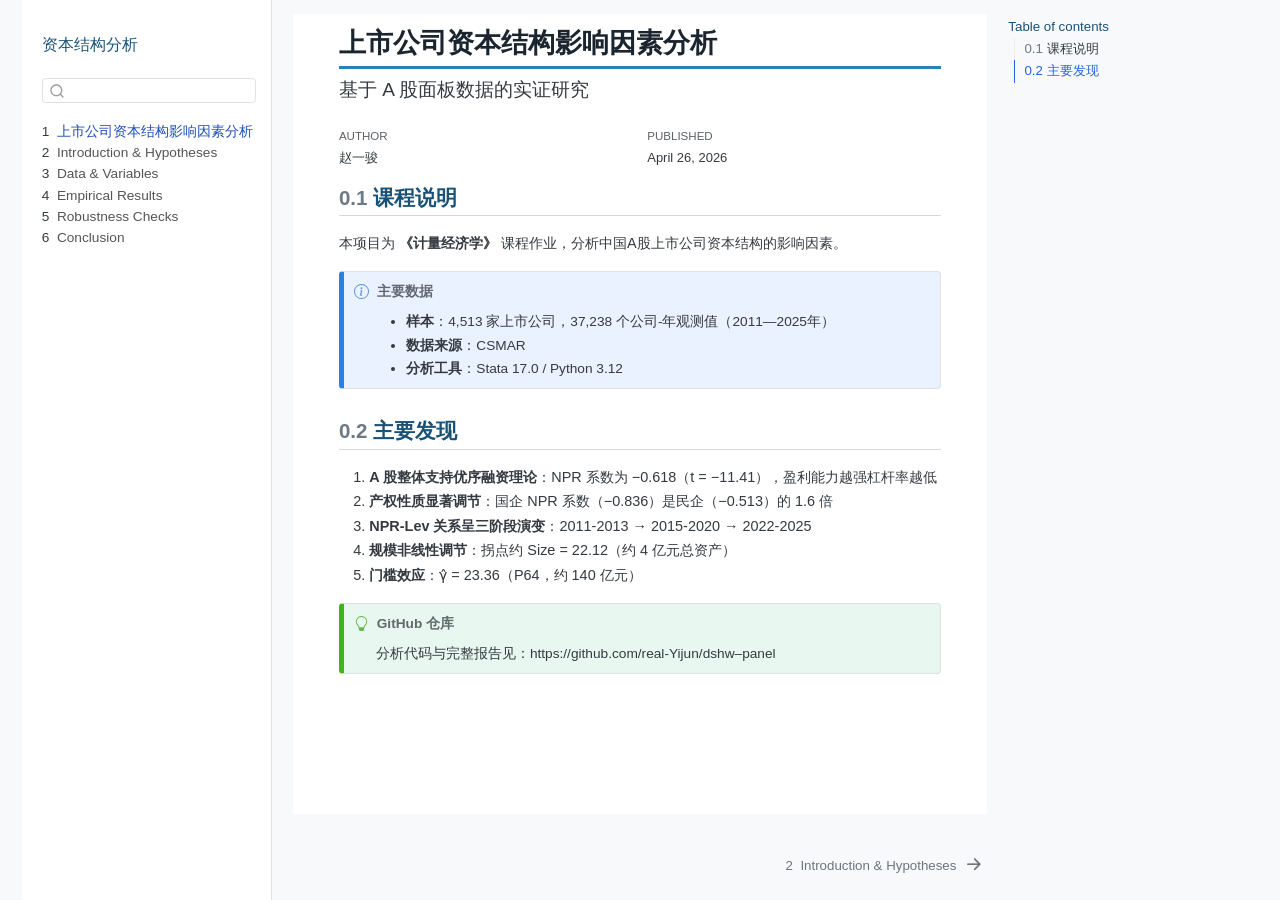
==== commit 481705b4: "Fix Quarto book: date=04-26-2026, remove numbered titles in chapter files, rename src files (01->int" ====
--- a/docs/index.html
+++ b/docs/index.html
@@ -7,7 +7,7 @@
 <meta name="viewport" content="width=device-width, initial-scale=1.0, user-scalable=yes">
 
 <meta name="author" content="赵一骏">
-<meta name="dcterms.date" content="2026-04-01">
+<meta name="dcterms.date" content="2026-04-26">
 
 <title>上市公司资本结构影响因素分析</title>
 <style>
@@ -35,7 +35,7 @@
 <script src="site_libs/quarto-search/fuse.min.js"></script>
 <script src="site_libs/quarto-search/quarto-search.js"></script>
 <meta name="quarto:offset" content="./">
-<link href="./src/01-intro.html" rel="next">
+<link href="./src/intro.html" rel="next">
 <script src="site_libs/quarto-html/quarto.js" type="module"></script>
 <script src="site_libs/quarto-html/tabsets/tabsets.js" type="module"></script>
 <script src="site_libs/quarto-html/popper.min.js"></script>
@@ -121,32 +121,32 @@
 </li>
         <li class="sidebar-item">
   <div class="sidebar-item-container"> 
-  <a href="./src/01-intro.html" class="sidebar-item-text sidebar-link">
- <span class="menu-text"><span class="chapter-number">2</span>&nbsp; <span class="chapter-title">1. Introduction &amp; Hypotheses</span></span></a>
+  <a href="./src/intro.html" class="sidebar-item-text sidebar-link">
+ <span class="menu-text"><span class="chapter-number">2</span>&nbsp; <span class="chapter-title">Introduction &amp; Hypotheses</span></span></a>
   </div>
 </li>
         <li class="sidebar-item">
   <div class="sidebar-item-container"> 
-  <a href="./src/02-data.html" class="sidebar-item-text sidebar-link">
- <span class="menu-text"><span class="chapter-number">3</span>&nbsp; <span class="chapter-title">2. Data &amp; Variables</span></span></a>
+  <a href="./src/data.html" class="sidebar-item-text sidebar-link">
+ <span class="menu-text"><span class="chapter-number">3</span>&nbsp; <span class="chapter-title">Data &amp; Variables</span></span></a>
   </div>
 </li>
         <li class="sidebar-item">
   <div class="sidebar-item-container"> 
-  <a href="./src/03-results.html" class="sidebar-item-text sidebar-link">
- <span class="menu-text"><span class="chapter-number">4</span>&nbsp; <span class="chapter-title">3. Empirical Results</span></span></a>
+  <a href="./src/results.html" class="sidebar-item-text sidebar-link">
+ <span class="menu-text"><span class="chapter-number">4</span>&nbsp; <span class="chapter-title">Empirical Results</span></span></a>
   </div>
 </li>
         <li class="sidebar-item">
   <div class="sidebar-item-container"> 
-  <a href="./src/04-robustness.html" class="sidebar-item-text sidebar-link">
- <span class="menu-text"><span class="chapter-number">5</span>&nbsp; <span class="chapter-title">4. Robustness Checks</span></span></a>
+  <a href="./src/robustness.html" class="sidebar-item-text sidebar-link">
+ <span class="menu-text"><span class="chapter-number">5</span>&nbsp; <span class="chapter-title">Robustness Checks</span></span></a>
   </div>
 </li>
         <li class="sidebar-item">
   <div class="sidebar-item-container"> 
-  <a href="./src/05-conclusion.html" class="sidebar-item-text sidebar-link">
- <span class="menu-text"><span class="chapter-number">6</span>&nbsp; <span class="chapter-title">5. Conclusion</span></span></a>
+  <a href="./src/conclusion.html" class="sidebar-item-text sidebar-link">
+ <span class="menu-text"><span class="chapter-number">6</span>&nbsp; <span class="chapter-title">Conclusion</span></span></a>
   </div>
 </li>
     </ul>
@@ -159,11 +159,8 @@
     <h2 id="toc-title">Table of contents</h2>
    
   <ul>
-  <li><a href="#课程说明" id="toc-课程说明" class="nav-link active" data-scroll-target="#课程说明"><span class="header-section-number">1</span> 课程说明</a>
-  <ul class="collapse">
-  <li><a href="#项目结构" id="toc-项目结构" class="nav-link" data-scroll-target="#项目结构"><span class="header-section-number">1.1</span> 项目结构</a></li>
-  <li><a href="#主要发现" id="toc-主要发现" class="nav-link" data-scroll-target="#主要发现"><span class="header-section-number">1.2</span> 主要发现</a></li>
-  </ul></li>
+  <li><a href="#课程说明" id="toc-课程说明" class="nav-link active" data-scroll-target="#课程说明"><span class="header-section-number">0.1</span> 课程说明</a></li>
+  <li><a href="#主要发现" id="toc-主要发现" class="nav-link" data-scroll-target="#主要发现"><span class="header-section-number">0.2</span> 主要发现</a></li>
   </ul>
 </nav>
     </div>
@@ -190,7 +187,7 @@
     <div>
     <div class="quarto-title-meta-heading">Published</div>
     <div class="quarto-title-meta-contents">
-      <p class="date">April 1, 2026</p>
+      <p class="date">April 26, 2026</p>
     </div>
   </div>
   
@@ -202,8 +199,8 @@
 </header>
 
 
-<section id="课程说明" class="level1" data-number="1">
-<h1 data-number="1"><span class="header-section-number">1</span> 课程说明</h1>
+<section id="课程说明" class="level2" data-number="0.1">
+<h2 data-number="0.1" class="anchored" data-anchor-id="课程说明"><span class="header-section-number">0.1</span> 课程说明</h2>
 <p>本项目为 <strong>《计量经济学》</strong> 课程作业，分析中国A股上市公司资本结构的影响因素。</p>
 <div class="callout callout-style-simple callout-note callout-titled" title="主要数据">
 <div class="callout-header d-flex align-content-center">
@@ -222,41 +219,9 @@
 </ul>
 </div>
 </div>
-<section id="项目结构" class="level2" data-number="1.1">
-<h2 data-number="1.1" class="anchored" data-anchor-id="项目结构"><span class="header-section-number">1.1</span> 项目结构</h2>
-<table class="caption-top table">
-<thead>
-<tr class="header">
-<th>章节</th>
-<th>内容</th>
-</tr>
-</thead>
-<tbody>
-<tr class="odd">
-<td>第1章</td>
-<td>研究背景与假设</td>
-</tr>
-<tr class="even">
-<td>第2章</td>
-<td>数据与变量</td>
-</tr>
-<tr class="odd">
-<td>第3章</td>
-<td>实证结果（M1-M6模型）</td>
-</tr>
-<tr class="even">
-<td>第4章</td>
-<td>稳健性检验</td>
-</tr>
-<tr class="odd">
-<td>第5章</td>
-<td>结论</td>
-</tr>
-</tbody>
-</table>
 </section>
-<section id="主要发现" class="level2" data-number="1.2">
-<h2 data-number="1.2" class="anchored" data-anchor-id="主要发现"><span class="header-section-number">1.2</span> 主要发现</h2>
+<section id="主要发现" class="level2" data-number="0.2">
+<h2 data-number="0.2" class="anchored" data-anchor-id="主要发现"><span class="header-section-number">0.2</span> 主要发现</h2>
 <ol type="1">
 <li><strong>A 股整体支持优序融资理论</strong>：NPR 系数为 −0.618（t = −11.41），盈利能力越强杠杆率越低</li>
 <li><strong>产权性质显著调节</strong>：国企 NPR 系数（−0.836）是民企（−0.513）的 1.6 倍</li>
@@ -279,7 +244,6 @@
 </div>
 
 
-</section>
 </section>
 
 </main> <!-- /main -->
@@ -692,8 +656,8 @@
   <div class="nav-page nav-page-previous">
   </div>
   <div class="nav-page nav-page-next">
-      <a href="./src/01-intro.html" class="pagination-link" aria-label="1. Introduction &amp; Hypotheses">
-        <span class="nav-page-text"><span class="chapter-number">2</span>&nbsp; <span class="chapter-title">1. Introduction &amp; Hypotheses</span></span> <i class="bi bi-arrow-right-short"></i>
+      <a href="./src/intro.html" class="pagination-link" aria-label="Introduction &amp; Hypotheses">
+        <span class="nav-page-text"><span class="chapter-number">2</span>&nbsp; <span class="chapter-title">Introduction &amp; Hypotheses</span></span> <i class="bi bi-arrow-right-short"></i>
       </a>
   </div>
 </nav>
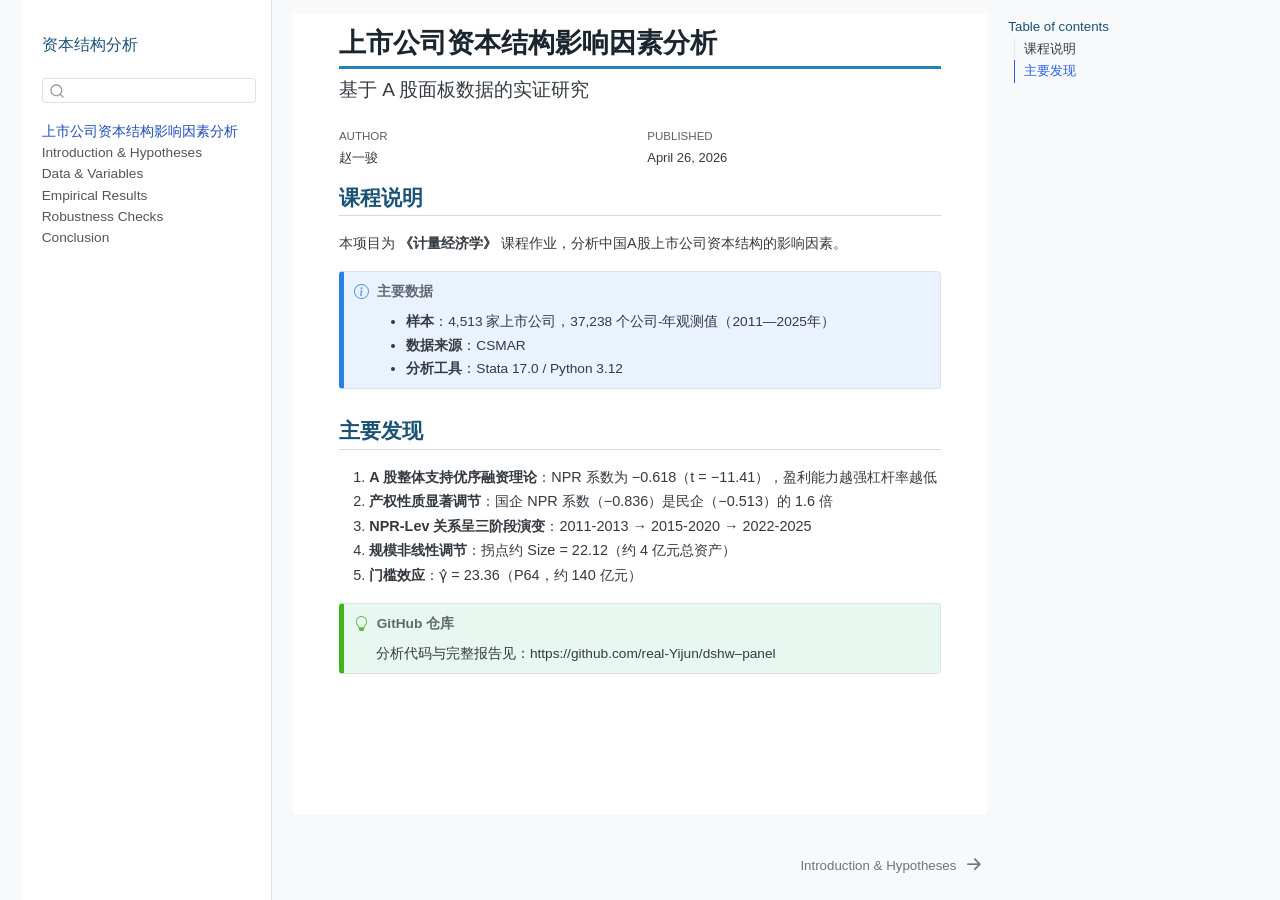
==== commit 6aba37fd: "Disable number-sections, fix date format to 'April 26, 2026'" ====
--- a/docs/index.html
+++ b/docs/index.html
@@ -88,7 +88,7 @@
       <button type="button" class="quarto-btn-toggle btn" data-bs-toggle="collapse" role="button" data-bs-target=".quarto-sidebar-collapse-item" aria-controls="quarto-sidebar" aria-expanded="false" aria-label="Toggle sidebar navigation" onclick="if (window.quartoToggleHeadroom) { window.quartoToggleHeadroom(); }">
         <i class="bi bi-layout-text-sidebar-reverse"></i>
       </button>
-        <nav class="quarto-page-breadcrumbs" aria-label="breadcrumb"><ol class="breadcrumb"><li class="breadcrumb-item"><a href="./index.html"><span class="chapter-number">1</span>&nbsp; <span class="chapter-title">上市公司资本结构影响因素分析</span></a></li></ol></nav>
+        <nav class="quarto-page-breadcrumbs" aria-label="breadcrumb"><ol class="breadcrumb"><li class="breadcrumb-item"><a href="./index.html"><span class="chapter-title">上市公司资本结构影响因素分析</span></a></li></ol></nav>
         <a class="flex-grow-1" role="navigation" data-bs-toggle="collapse" data-bs-target=".quarto-sidebar-collapse-item" aria-controls="quarto-sidebar" aria-expanded="false" aria-label="Toggle sidebar navigation" onclick="if (window.quartoToggleHeadroom) { window.quartoToggleHeadroom(); }">      
         </a>
       <button type="button" class="btn quarto-search-button" aria-label="Search" onclick="window.quartoOpenSearch();">
@@ -115,38 +115,32 @@
     <ul class="list-unstyled mt-1">
         <li class="sidebar-item">
   <div class="sidebar-item-container"> 
-  <a href="./index.html" class="sidebar-item-text sidebar-link active">
- <span class="menu-text"><span class="chapter-number">1</span>&nbsp; <span class="chapter-title">上市公司资本结构影响因素分析</span></span></a>
+  <a href="./index.html" class="sidebar-item-text sidebar-link active"><span class="chapter-title">上市公司资本结构影响因素分析</span></a>
   </div>
 </li>
         <li class="sidebar-item">
   <div class="sidebar-item-container"> 
-  <a href="./src/intro.html" class="sidebar-item-text sidebar-link">
- <span class="menu-text"><span class="chapter-number">2</span>&nbsp; <span class="chapter-title">Introduction &amp; Hypotheses</span></span></a>
+  <a href="./src/intro.html" class="sidebar-item-text sidebar-link"><span class="chapter-title">Introduction &amp; Hypotheses</span></a>
   </div>
 </li>
         <li class="sidebar-item">
   <div class="sidebar-item-container"> 
-  <a href="./src/data.html" class="sidebar-item-text sidebar-link">
- <span class="menu-text"><span class="chapter-number">3</span>&nbsp; <span class="chapter-title">Data &amp; Variables</span></span></a>
+  <a href="./src/data.html" class="sidebar-item-text sidebar-link"><span class="chapter-title">Data &amp; Variables</span></a>
   </div>
 </li>
         <li class="sidebar-item">
   <div class="sidebar-item-container"> 
-  <a href="./src/results.html" class="sidebar-item-text sidebar-link">
- <span class="menu-text"><span class="chapter-number">4</span>&nbsp; <span class="chapter-title">Empirical Results</span></span></a>
+  <a href="./src/results.html" class="sidebar-item-text sidebar-link"><span class="chapter-title">Empirical Results</span></a>
   </div>
 </li>
         <li class="sidebar-item">
   <div class="sidebar-item-container"> 
-  <a href="./src/robustness.html" class="sidebar-item-text sidebar-link">
- <span class="menu-text"><span class="chapter-number">5</span>&nbsp; <span class="chapter-title">Robustness Checks</span></span></a>
+  <a href="./src/robustness.html" class="sidebar-item-text sidebar-link"><span class="chapter-title">Robustness Checks</span></a>
   </div>
 </li>
         <li class="sidebar-item">
   <div class="sidebar-item-container"> 
-  <a href="./src/conclusion.html" class="sidebar-item-text sidebar-link">
- <span class="menu-text"><span class="chapter-number">6</span>&nbsp; <span class="chapter-title">Conclusion</span></span></a>
+  <a href="./src/conclusion.html" class="sidebar-item-text sidebar-link"><span class="chapter-title">Conclusion</span></a>
   </div>
 </li>
     </ul>
@@ -159,8 +153,8 @@
     <h2 id="toc-title">Table of contents</h2>
    
   <ul>
-  <li><a href="#课程说明" id="toc-课程说明" class="nav-link active" data-scroll-target="#课程说明"><span class="header-section-number">0.1</span> 课程说明</a></li>
-  <li><a href="#主要发现" id="toc-主要发现" class="nav-link" data-scroll-target="#主要发现"><span class="header-section-number">0.2</span> 主要发现</a></li>
+  <li><a href="#课程说明" id="toc-课程说明" class="nav-link active" data-scroll-target="#课程说明">课程说明</a></li>
+  <li><a href="#主要发现" id="toc-主要发现" class="nav-link" data-scroll-target="#主要发现">主要发现</a></li>
   </ul>
 </nav>
     </div>
@@ -199,8 +193,8 @@
 </header>
 
 
-<section id="课程说明" class="level2" data-number="0.1">
-<h2 data-number="0.1" class="anchored" data-anchor-id="课程说明"><span class="header-section-number">0.1</span> 课程说明</h2>
+<section id="课程说明" class="level2">
+<h2 class="anchored" data-anchor-id="课程说明">课程说明</h2>
 <p>本项目为 <strong>《计量经济学》</strong> 课程作业，分析中国A股上市公司资本结构的影响因素。</p>
 <div class="callout callout-style-simple callout-note callout-titled" title="主要数据">
 <div class="callout-header d-flex align-content-center">
@@ -220,8 +214,8 @@
 </div>
 </div>
 </section>
-<section id="主要发现" class="level2" data-number="0.2">
-<h2 data-number="0.2" class="anchored" data-anchor-id="主要发现"><span class="header-section-number">0.2</span> 主要发现</h2>
+<section id="主要发现" class="level2">
+<h2 class="anchored" data-anchor-id="主要发现">主要发现</h2>
 <ol type="1">
 <li><strong>A 股整体支持优序融资理论</strong>：NPR 系数为 −0.618（t = −11.41），盈利能力越强杠杆率越低</li>
 <li><strong>产权性质显著调节</strong>：国企 NPR 系数（−0.836）是民企（−0.513）的 1.6 倍</li>
@@ -657,7 +651,7 @@
   </div>
   <div class="nav-page nav-page-next">
       <a href="./src/intro.html" class="pagination-link" aria-label="Introduction &amp; Hypotheses">
-        <span class="nav-page-text"><span class="chapter-number">2</span>&nbsp; <span class="chapter-title">Introduction &amp; Hypotheses</span></span> <i class="bi bi-arrow-right-short"></i>
+        <span class="nav-page-text"><span class="chapter-title">Introduction &amp; Hypotheses</span></span> <i class="bi bi-arrow-right-short"></i>
       </a>
   </div>
 </nav>
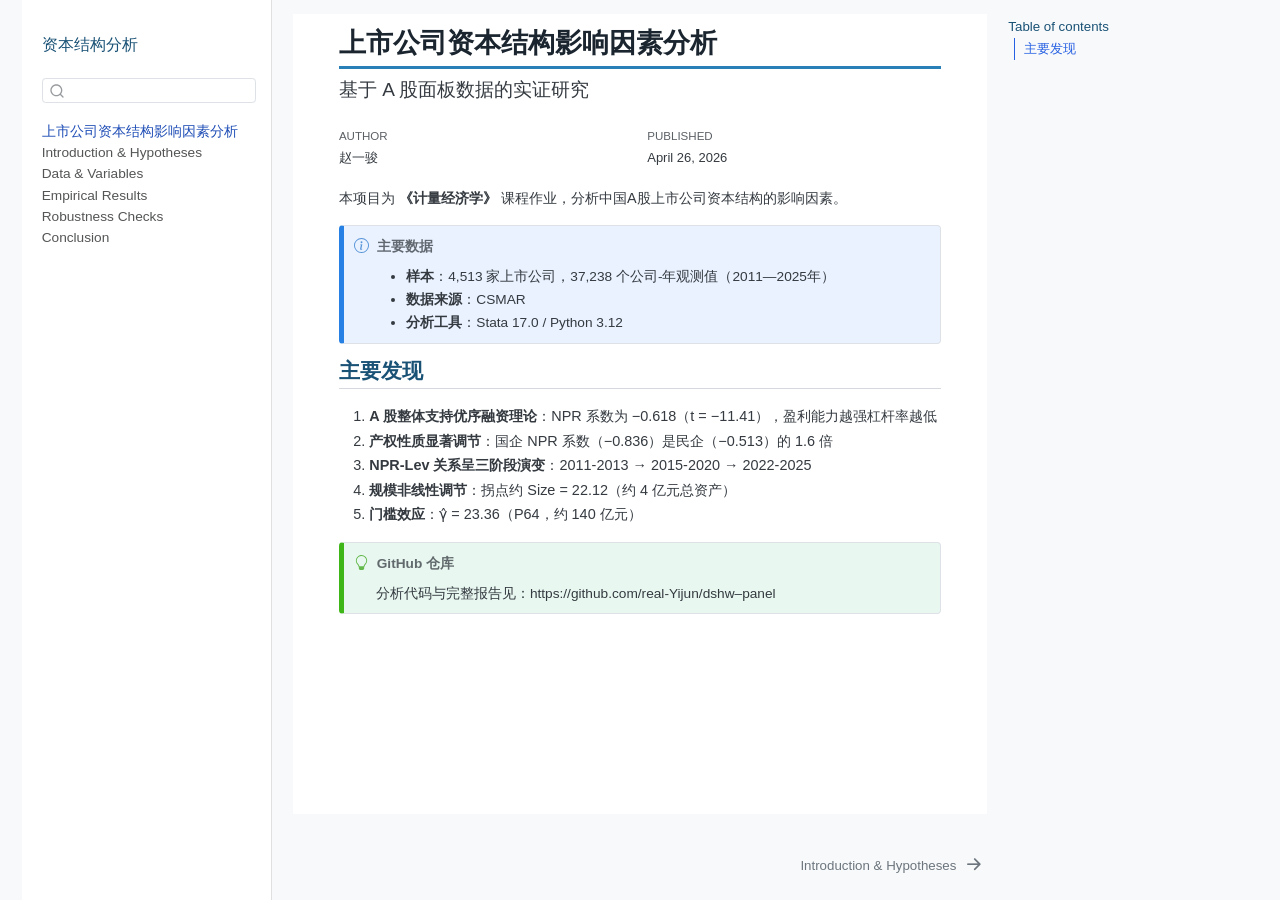
==== commit b7d93d5c: "Remove '课程说明' heading, use plain text instead" ====
--- a/docs/index.html
+++ b/docs/index.html
@@ -153,8 +153,7 @@
     <h2 id="toc-title">Table of contents</h2>
    
   <ul>
-  <li><a href="#课程说明" id="toc-课程说明" class="nav-link active" data-scroll-target="#课程说明">课程说明</a></li>
-  <li><a href="#主要发现" id="toc-主要发现" class="nav-link" data-scroll-target="#主要发现">主要发现</a></li>
+  <li><a href="#主要发现" id="toc-主要发现" class="nav-link active" data-scroll-target="#主要发现">主要发现</a></li>
   </ul>
 </nav>
     </div>
@@ -193,8 +192,6 @@
 </header>
 
 
-<section id="课程说明" class="level2">
-<h2 class="anchored" data-anchor-id="课程说明">课程说明</h2>
 <p>本项目为 <strong>《计量经济学》</strong> 课程作业，分析中国A股上市公司资本结构的影响因素。</p>
 <div class="callout callout-style-simple callout-note callout-titled" title="主要数据">
 <div class="callout-header d-flex align-content-center">
@@ -213,7 +210,6 @@
 </ul>
 </div>
 </div>
-</section>
 <section id="主要发现" class="level2">
 <h2 class="anchored" data-anchor-id="主要发现">主要发现</h2>
 <ol type="1">
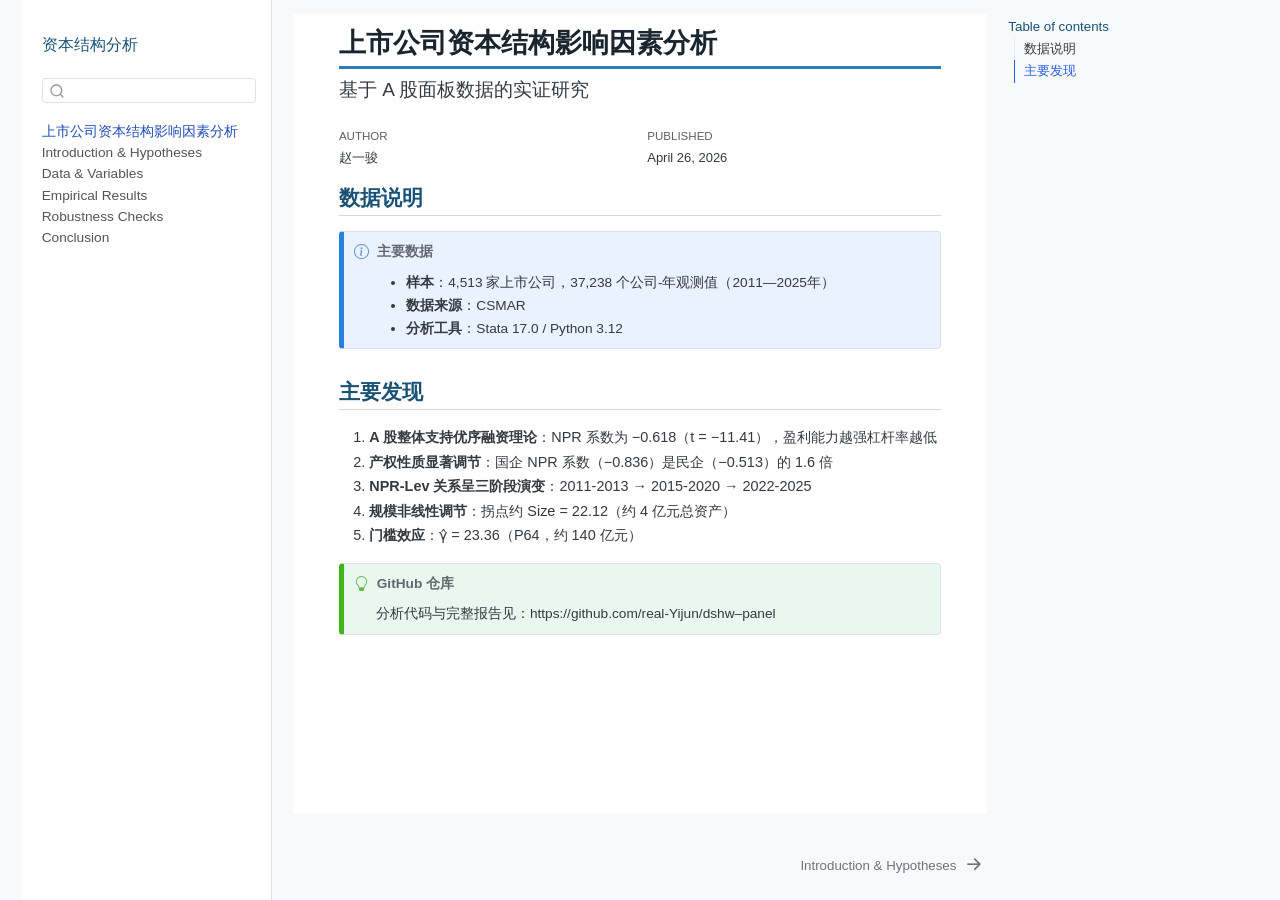
==== commit 2a84b8ac: "Update index.qmd" ====
--- a/docs/index.html
+++ b/docs/index.html
@@ -153,7 +153,8 @@
     <h2 id="toc-title">Table of contents</h2>
    
   <ul>
-  <li><a href="#主要发现" id="toc-主要发现" class="nav-link active" data-scroll-target="#主要发现">主要发现</a></li>
+  <li><a href="#数据说明" id="toc-数据说明" class="nav-link active" data-scroll-target="#数据说明">数据说明</a></li>
+  <li><a href="#主要发现" id="toc-主要发现" class="nav-link" data-scroll-target="#主要发现">主要发现</a></li>
   </ul>
 </nav>
     </div>
@@ -192,7 +193,8 @@
 </header>
 
 
-<p>本项目为 <strong>《计量经济学》</strong> 课程作业，分析中国A股上市公司资本结构的影响因素。</p>
+<section id="数据说明" class="level2">
+<h2 class="anchored" data-anchor-id="数据说明">数据说明</h2>
 <div class="callout callout-style-simple callout-note callout-titled" title="主要数据">
 <div class="callout-header d-flex align-content-center">
 <div class="callout-icon-container">
@@ -210,6 +212,7 @@
 </ul>
 </div>
 </div>
+</section>
 <section id="主要发现" class="level2">
 <h2 class="anchored" data-anchor-id="主要发现">主要发现</h2>
 <ol type="1">
